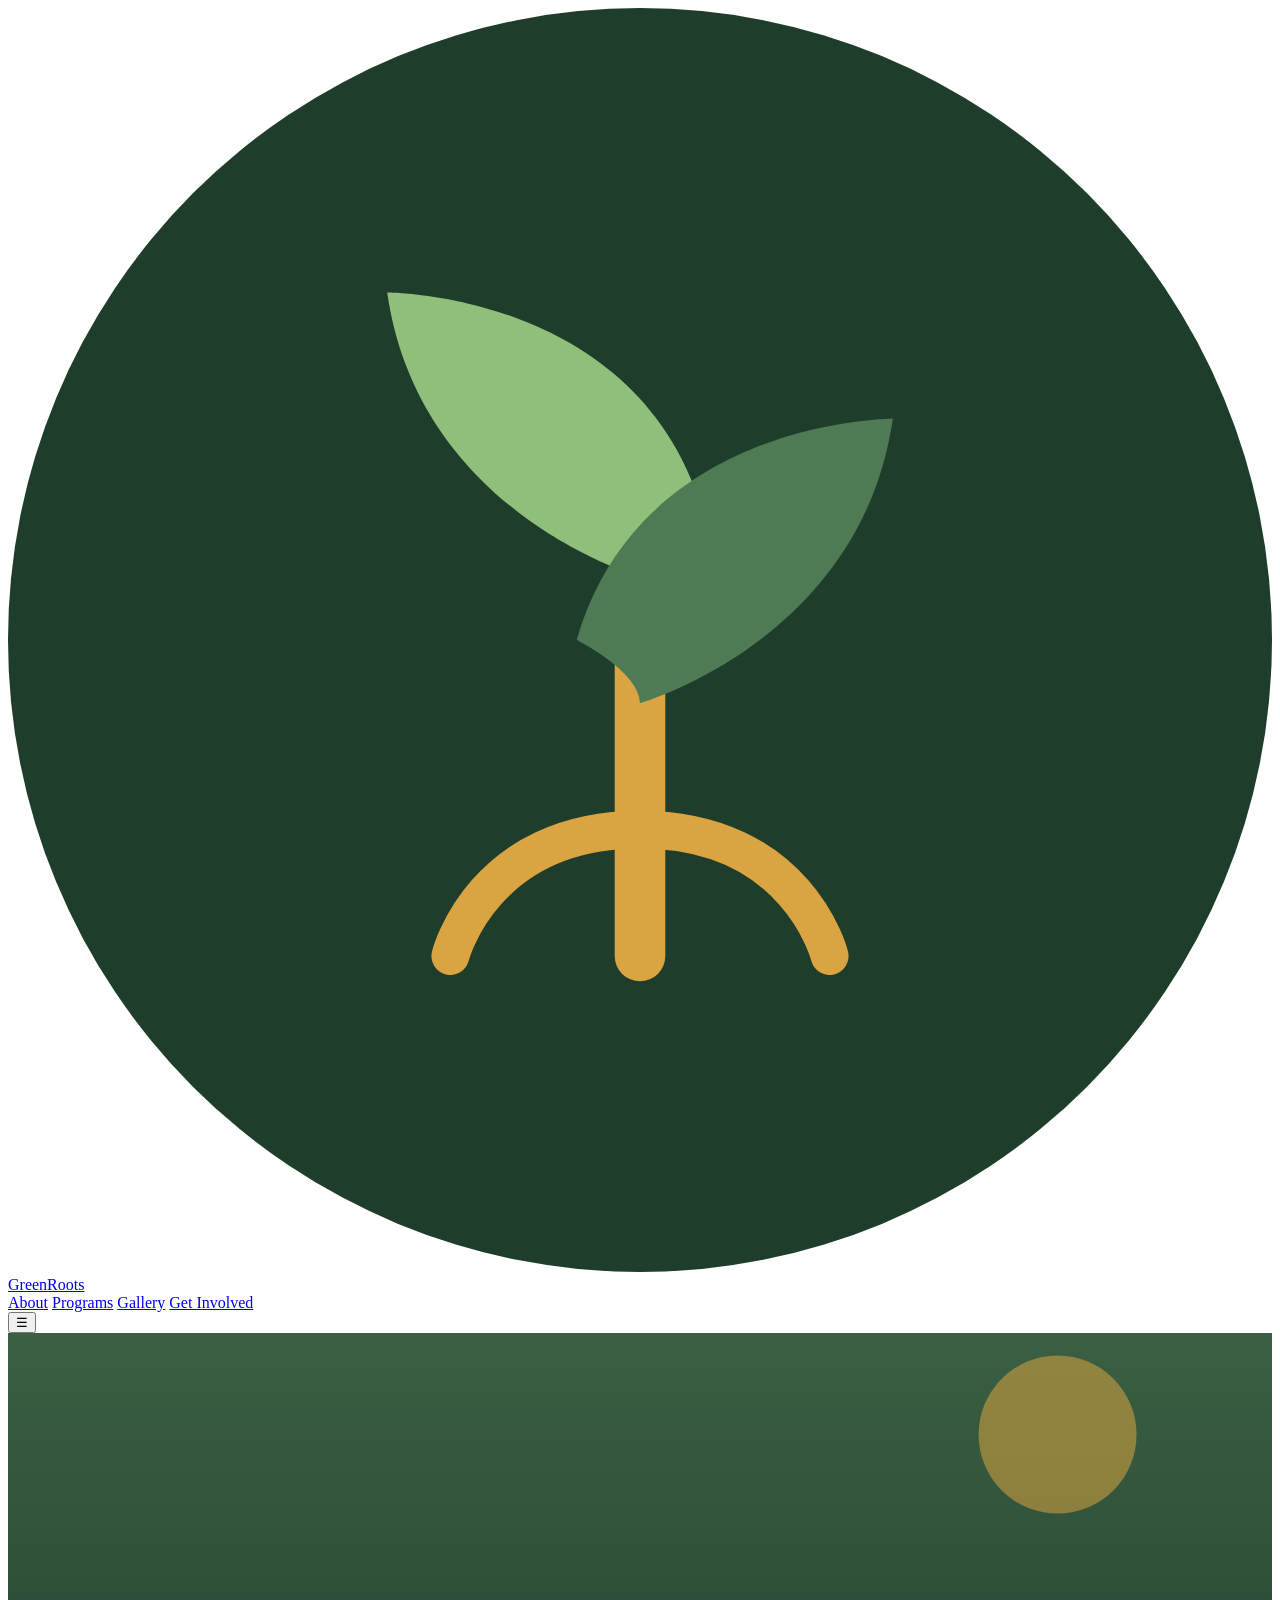
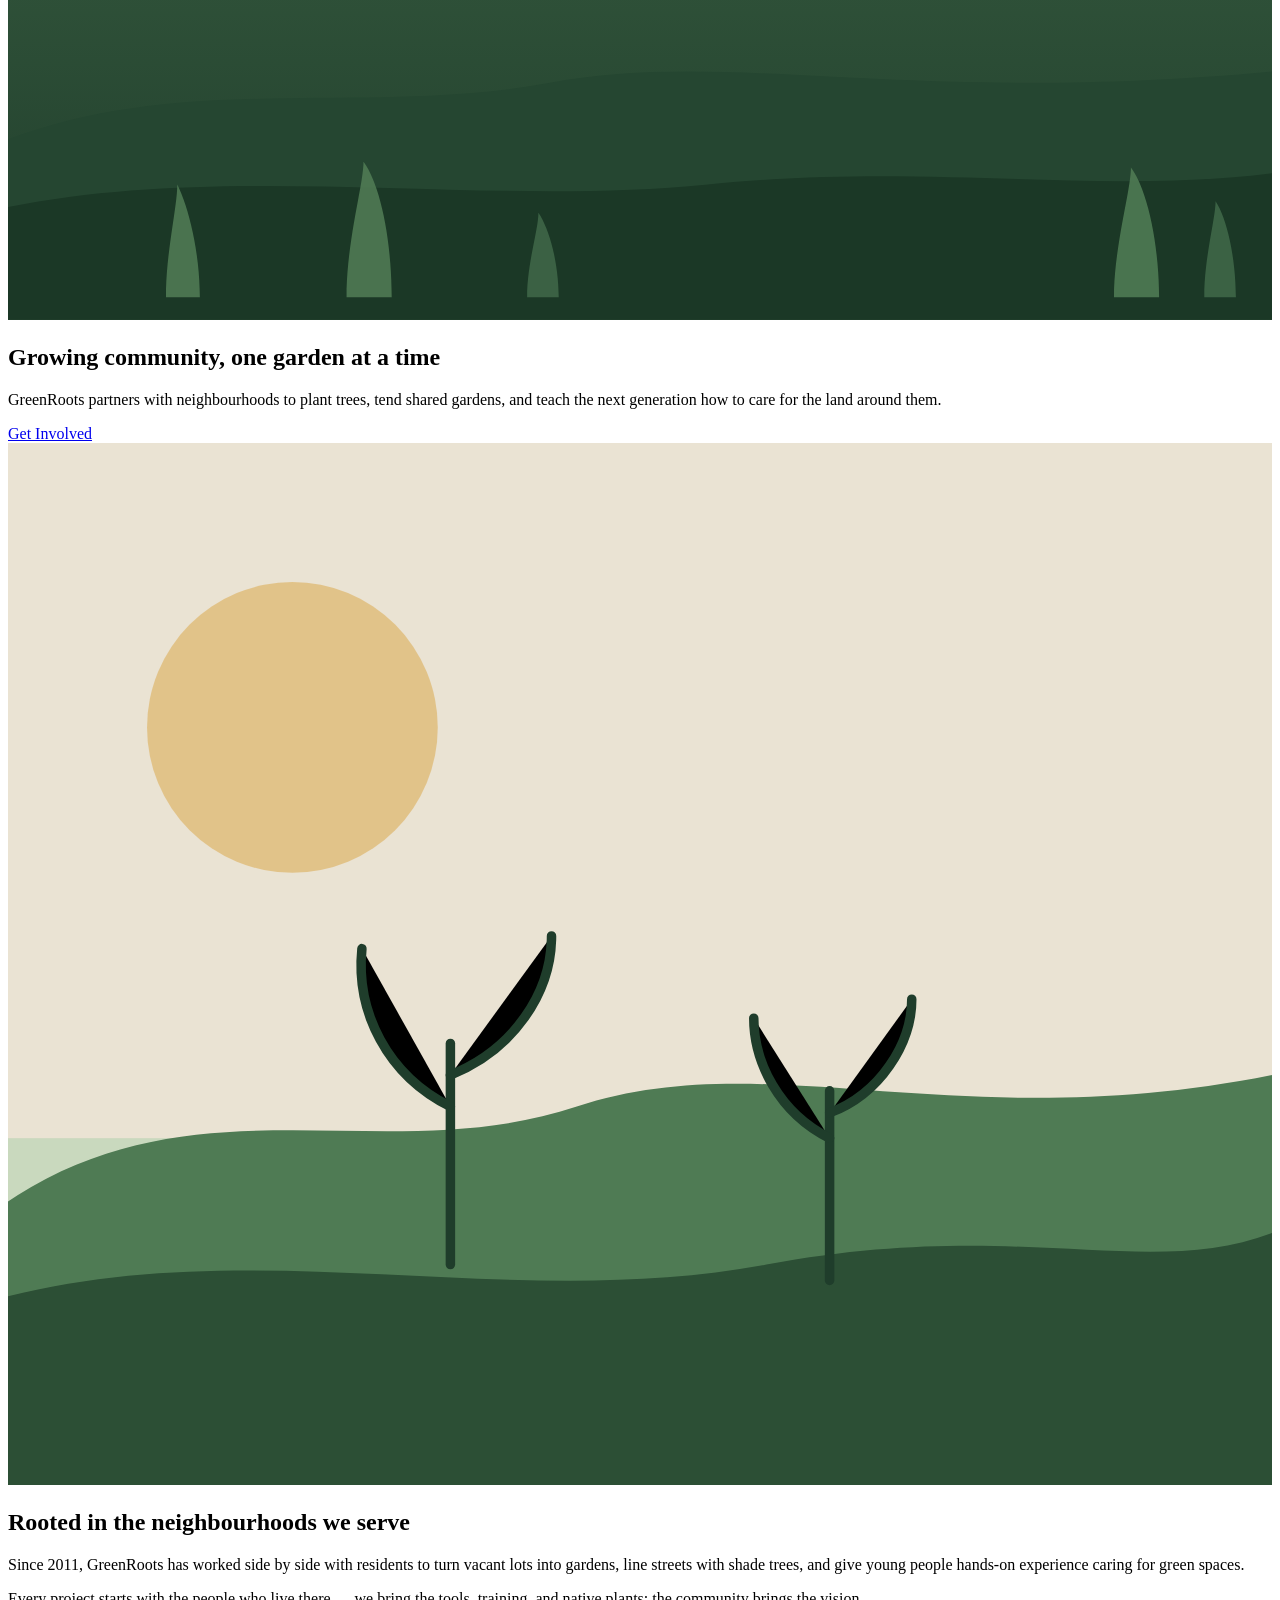
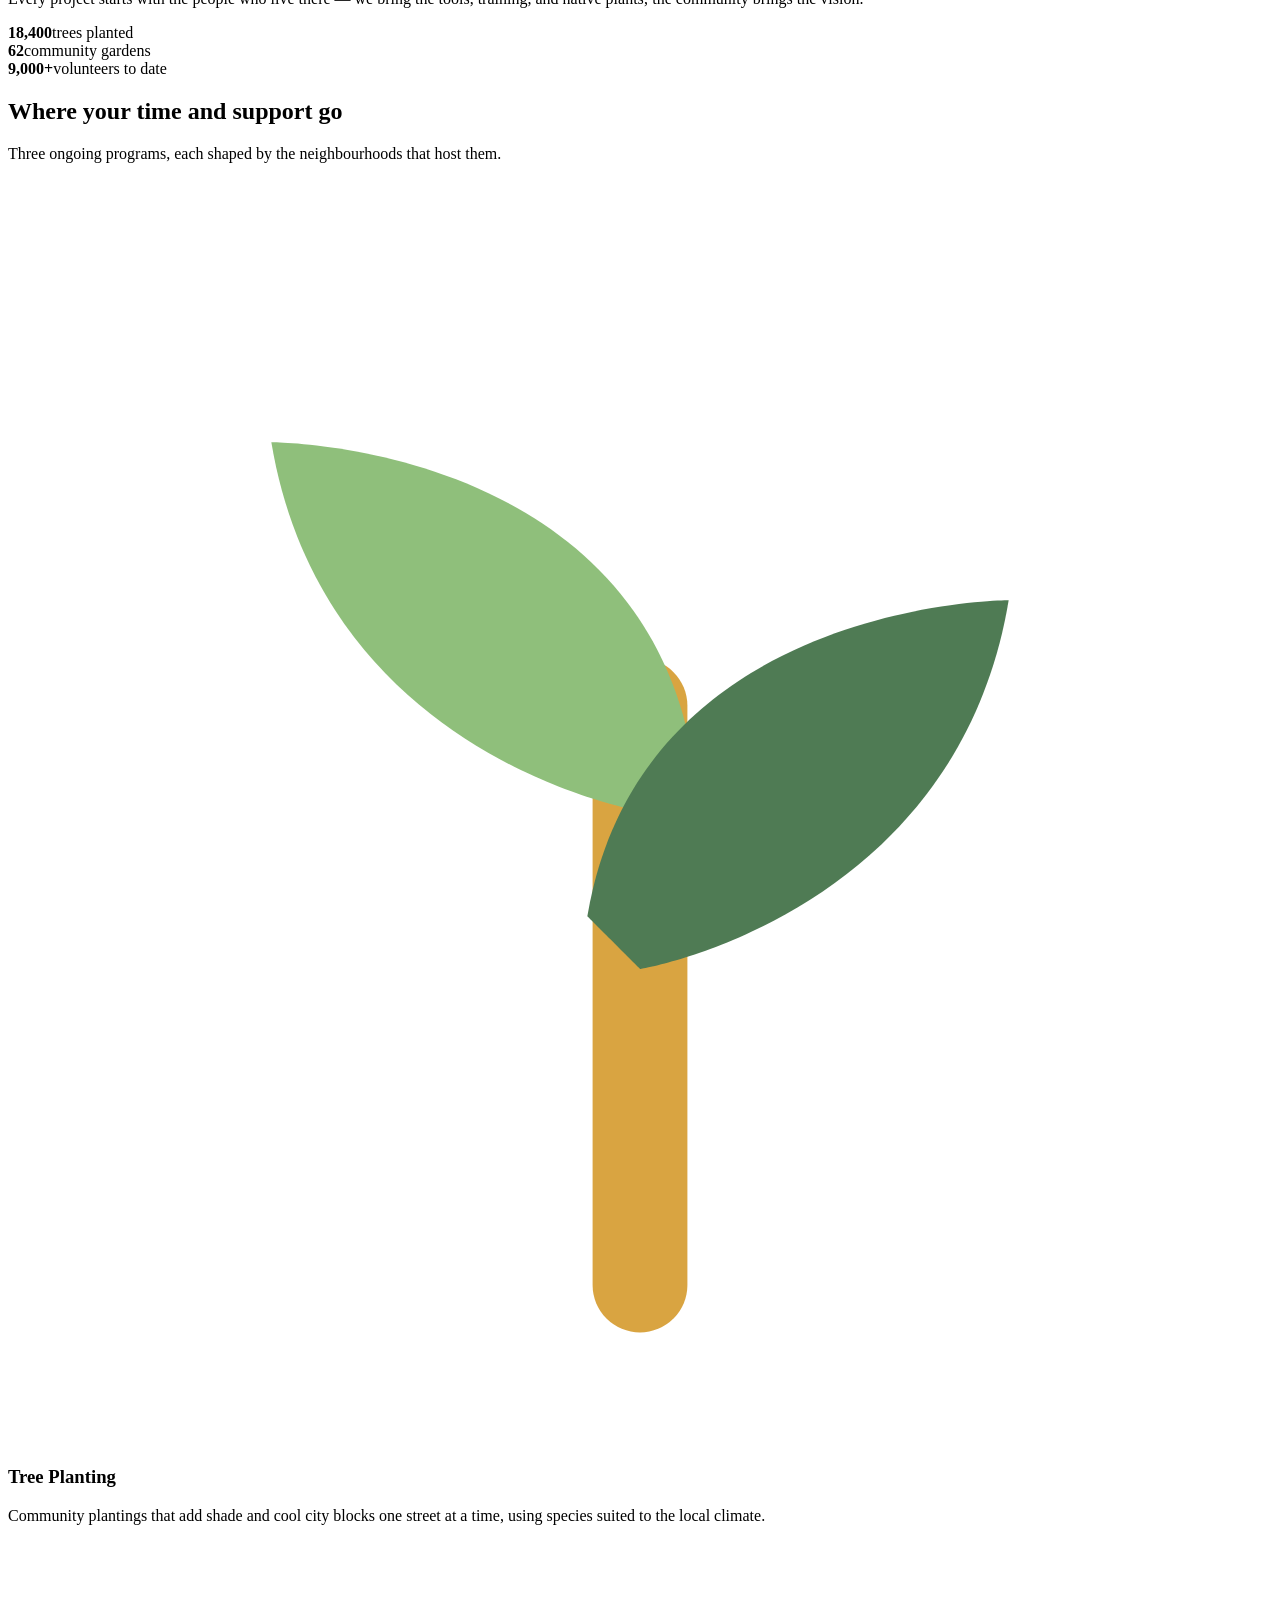
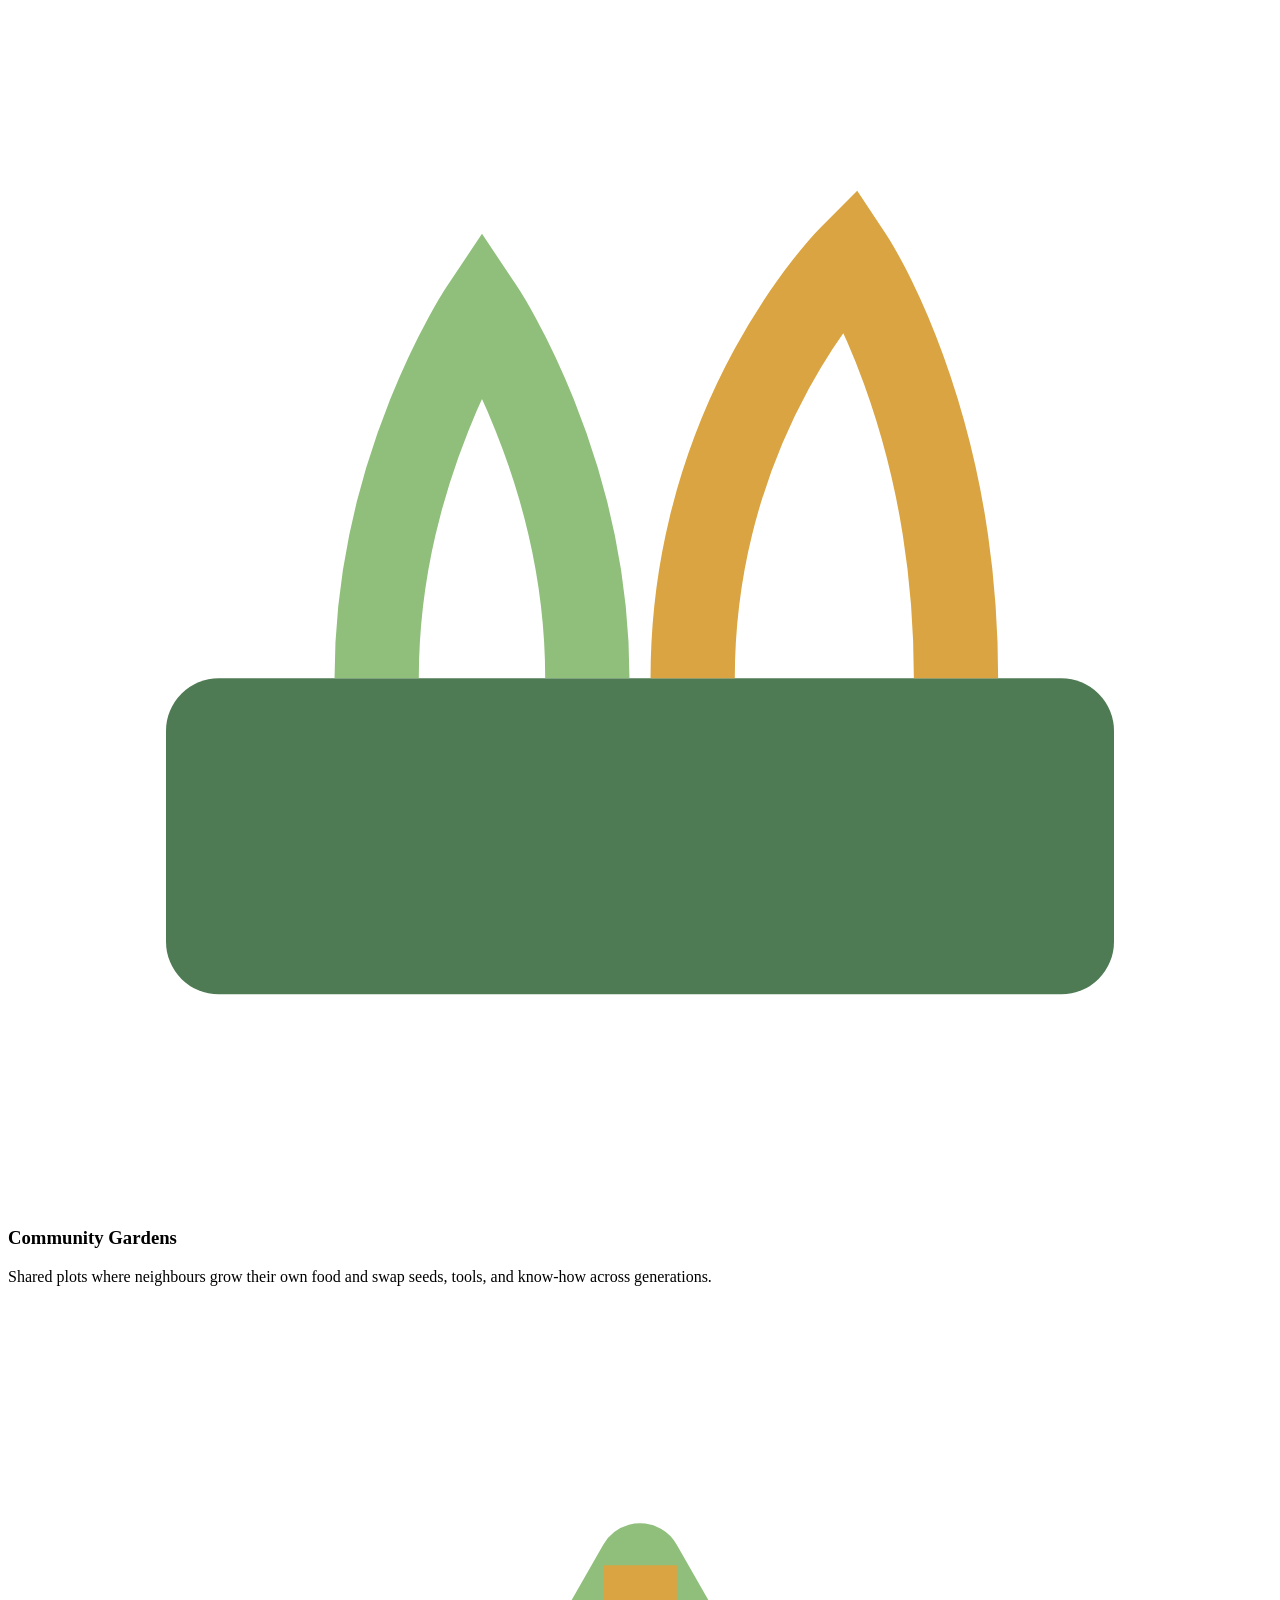
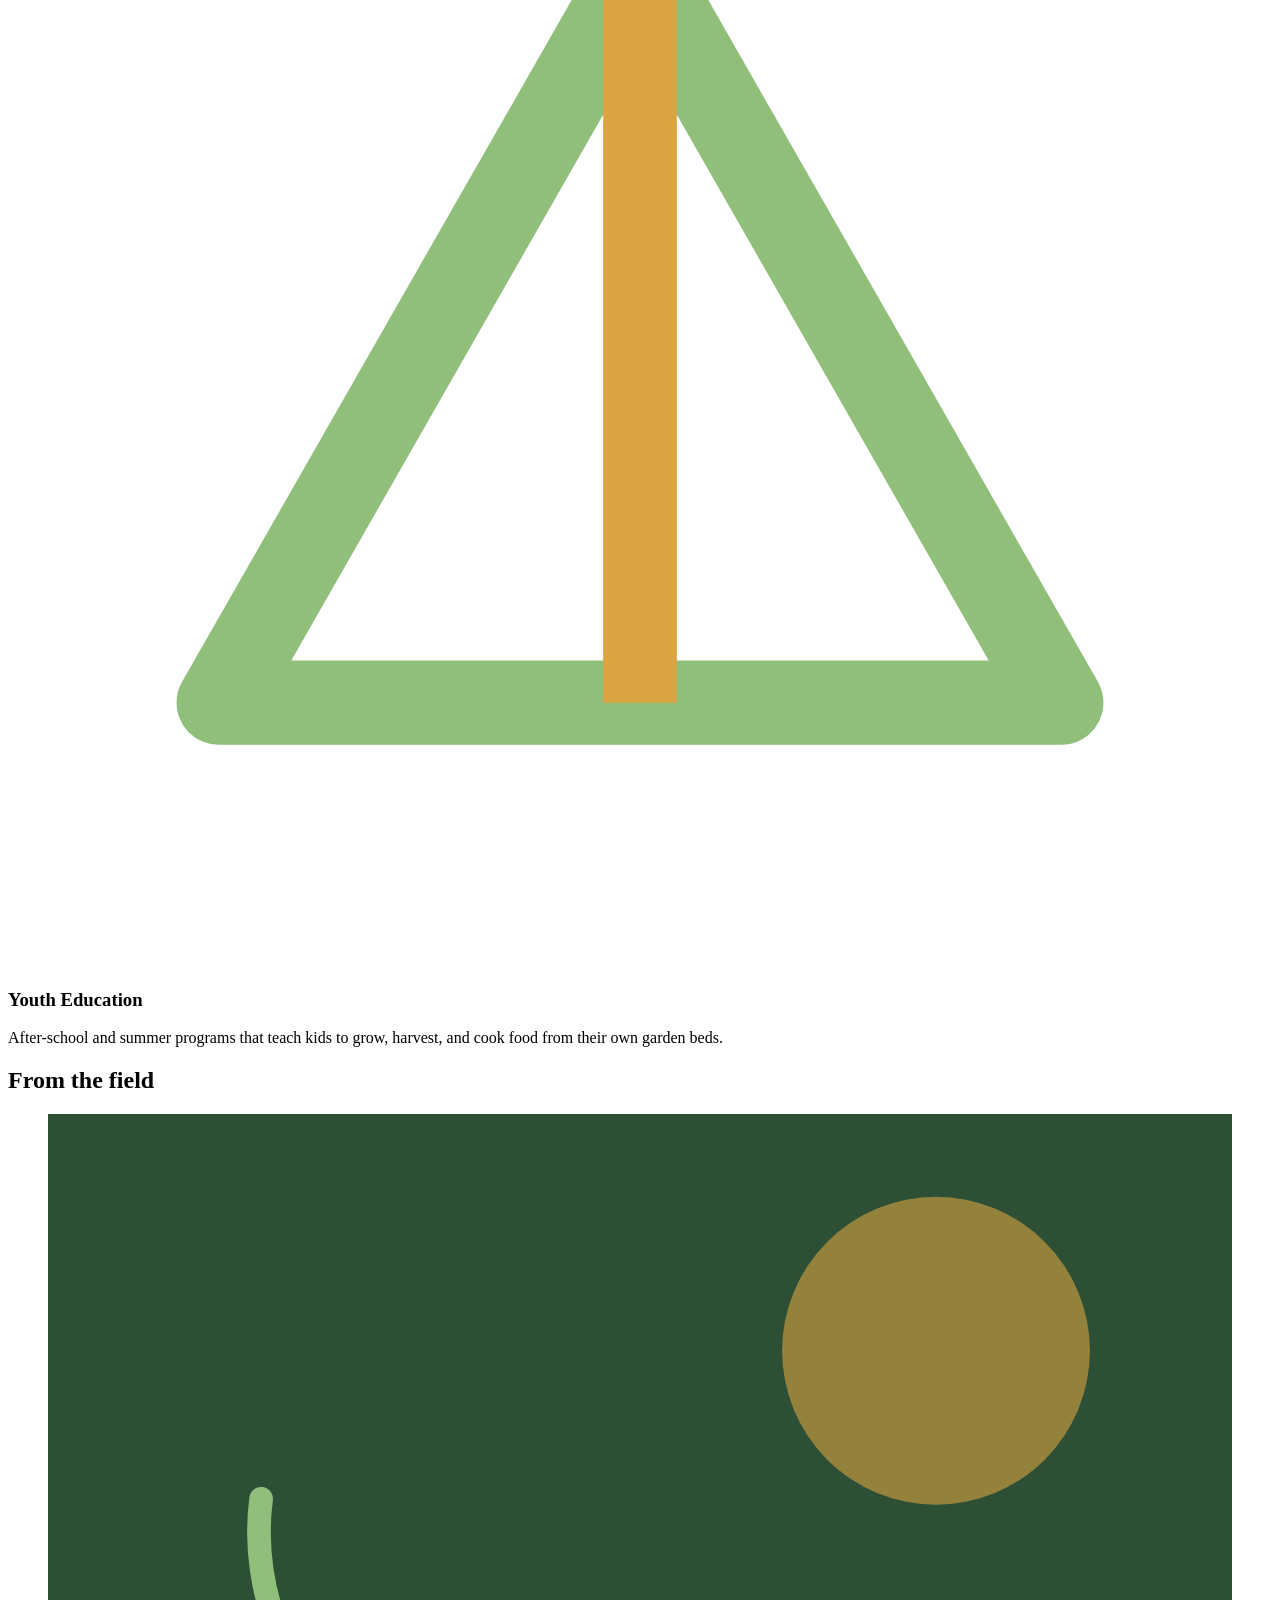
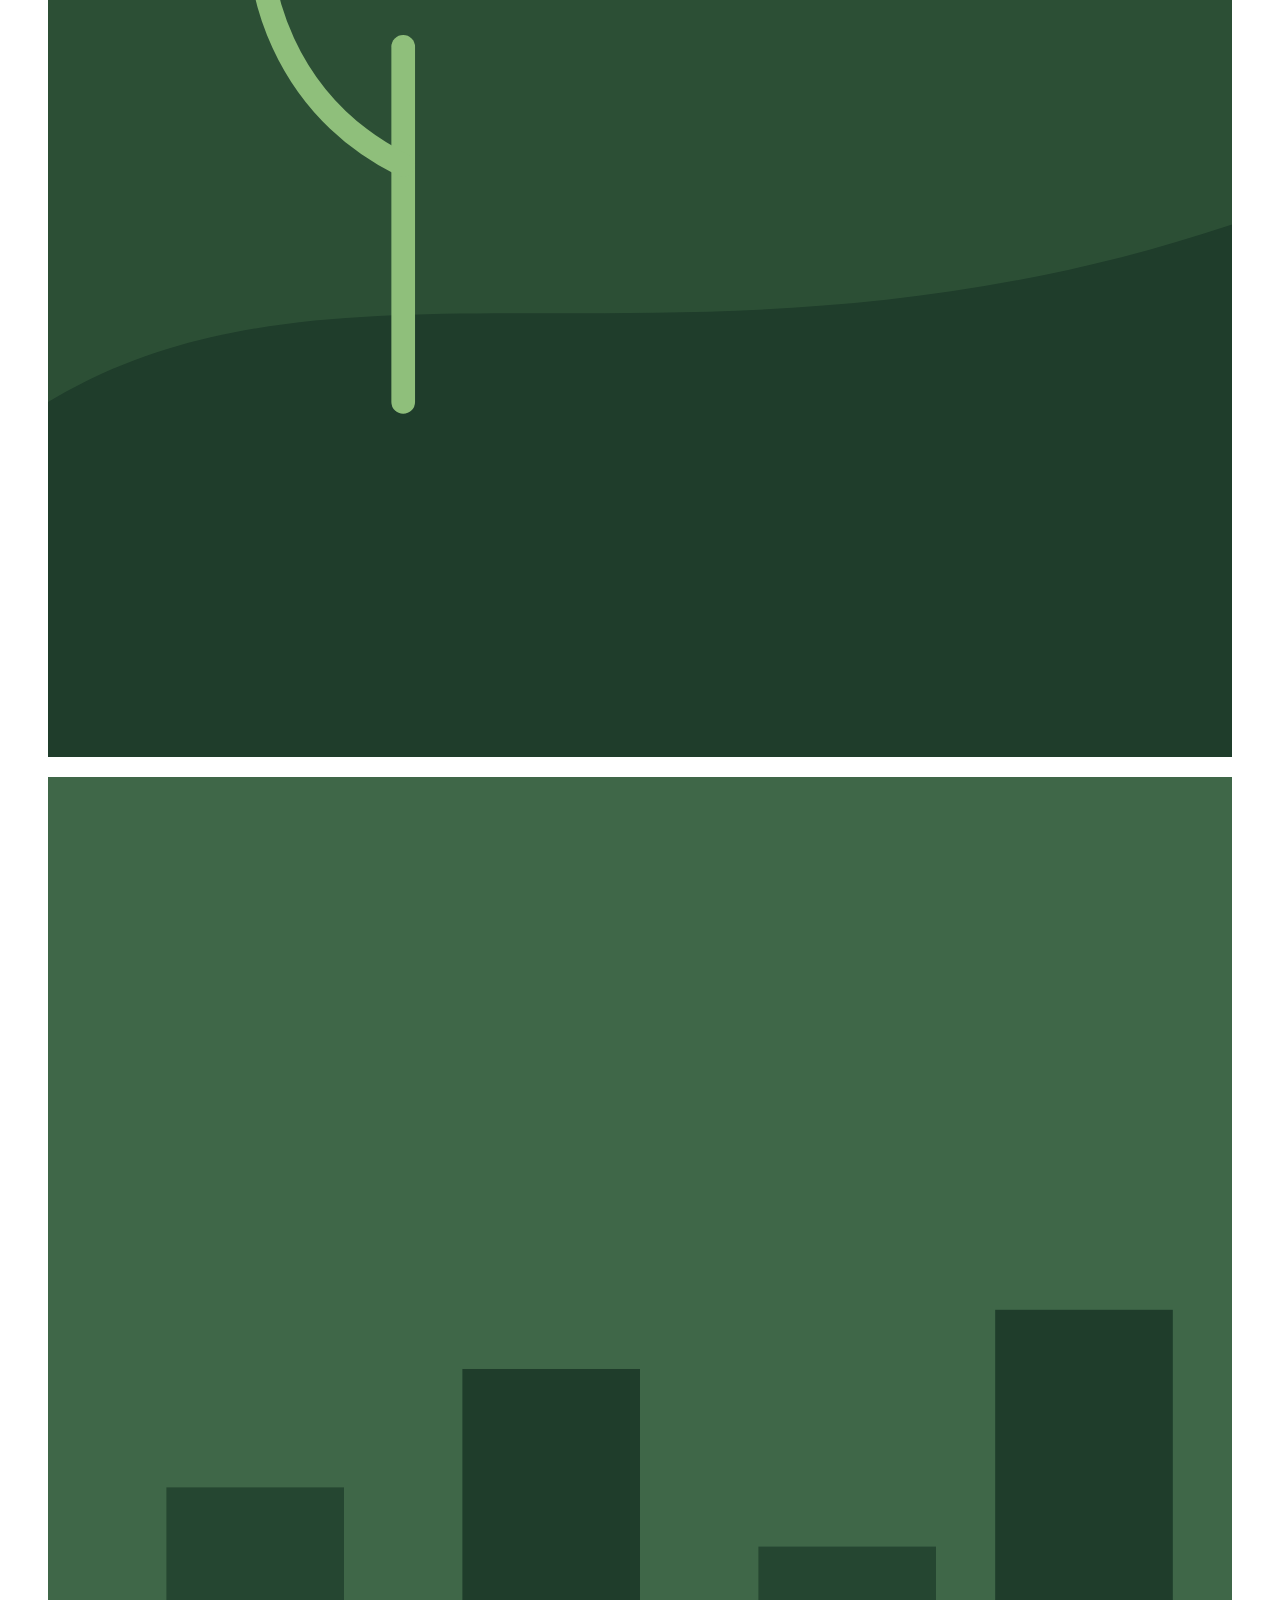
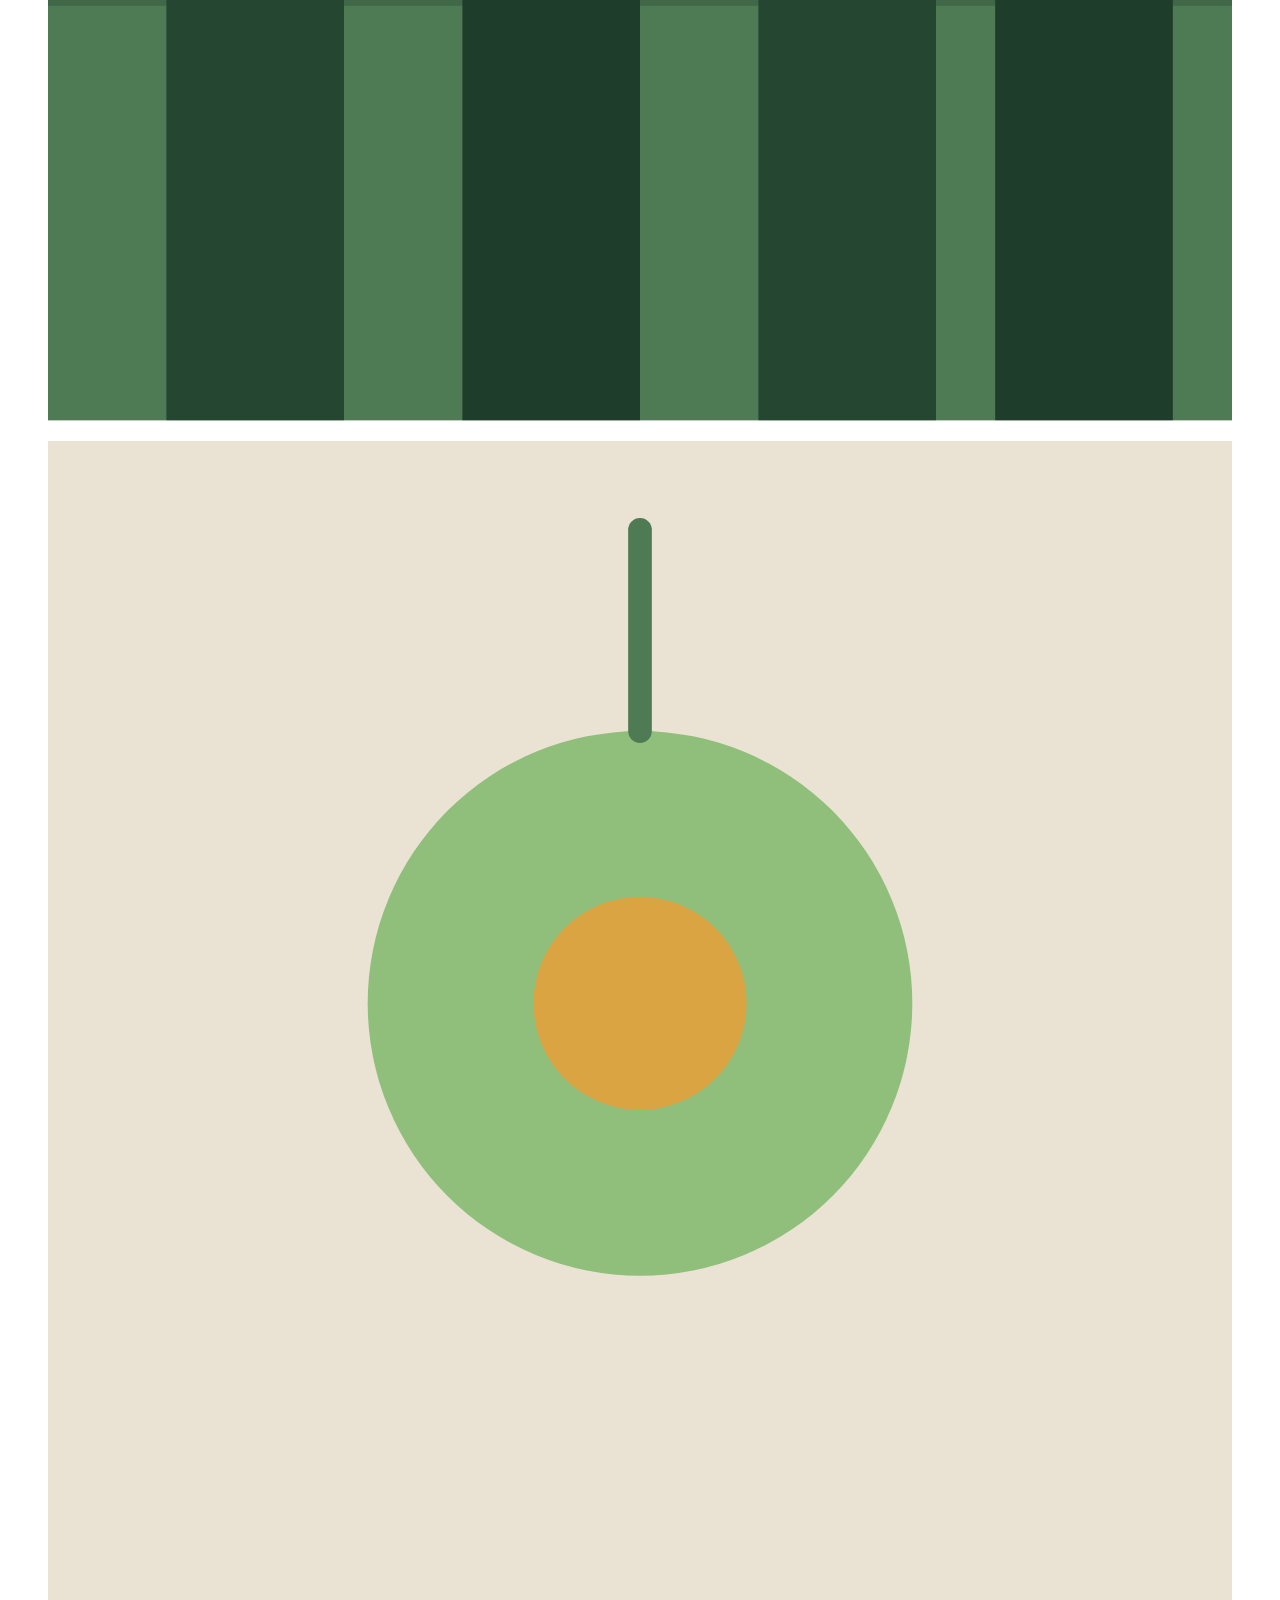
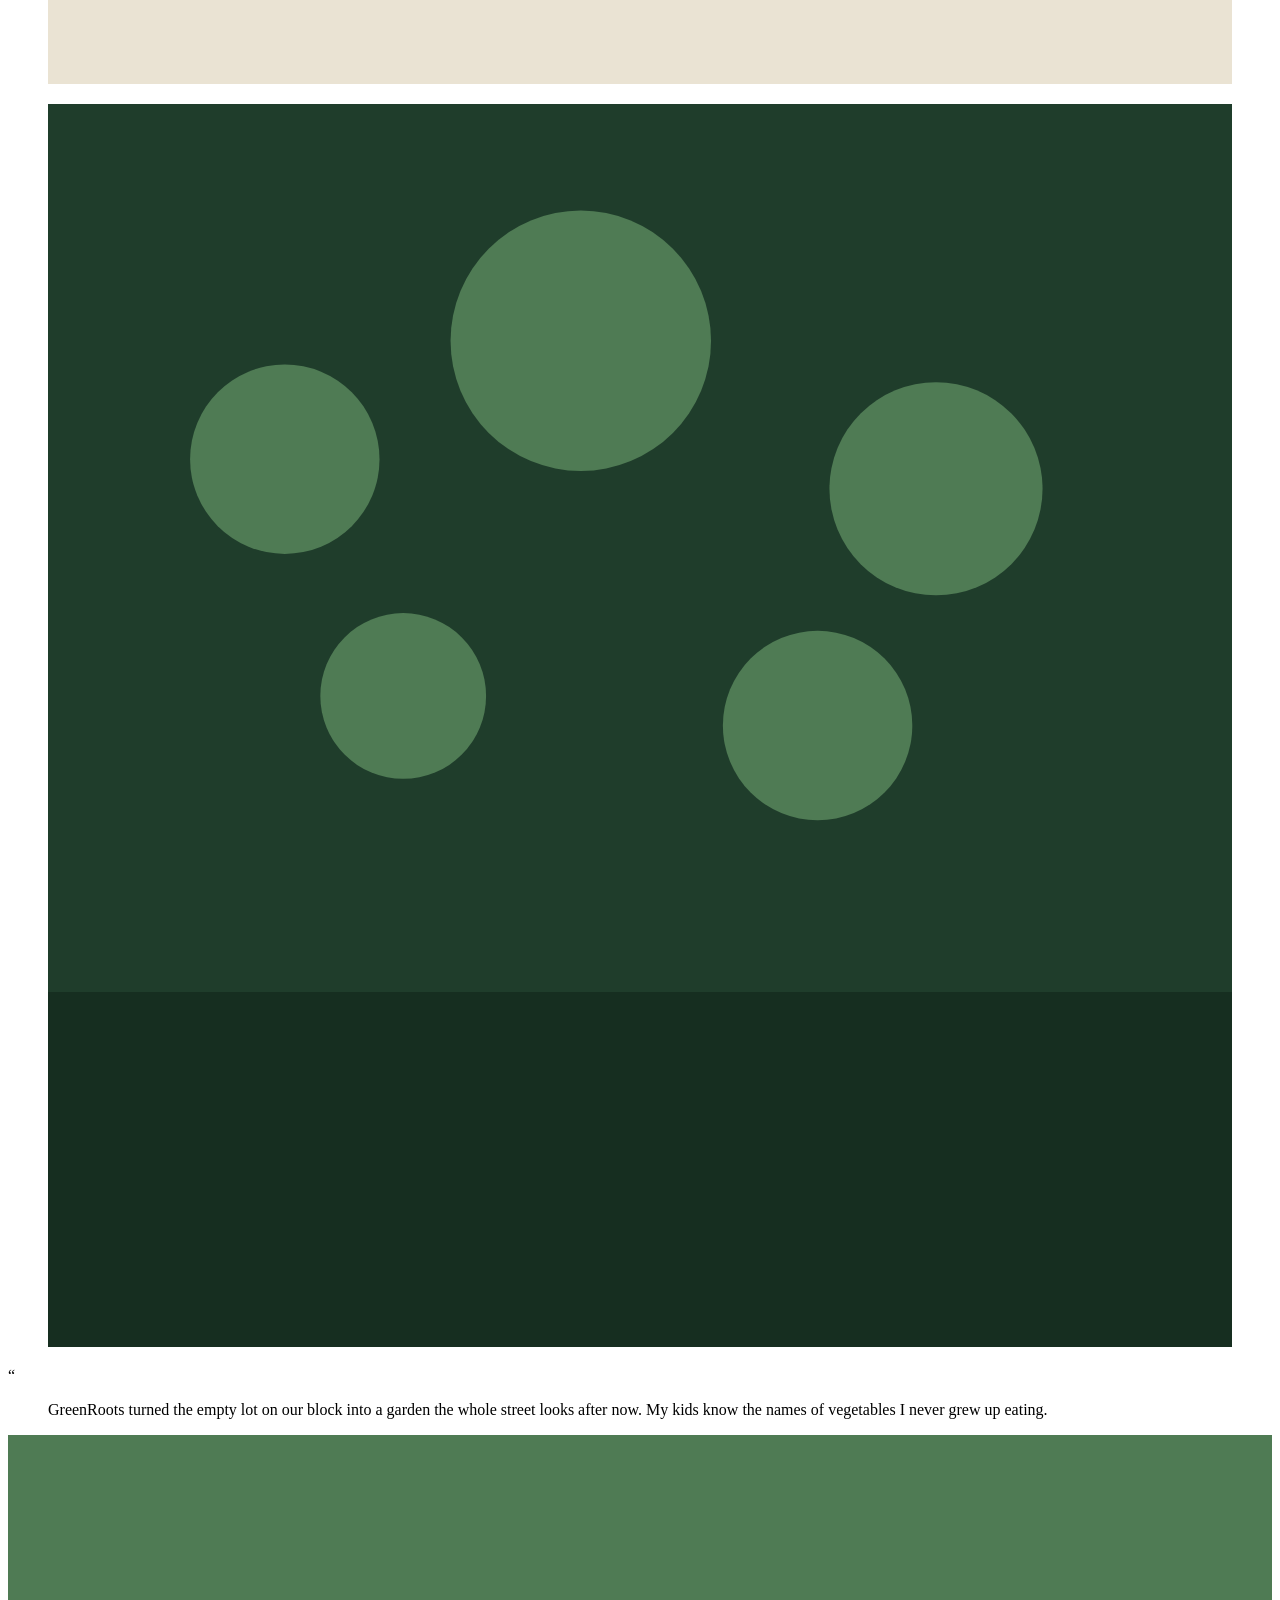
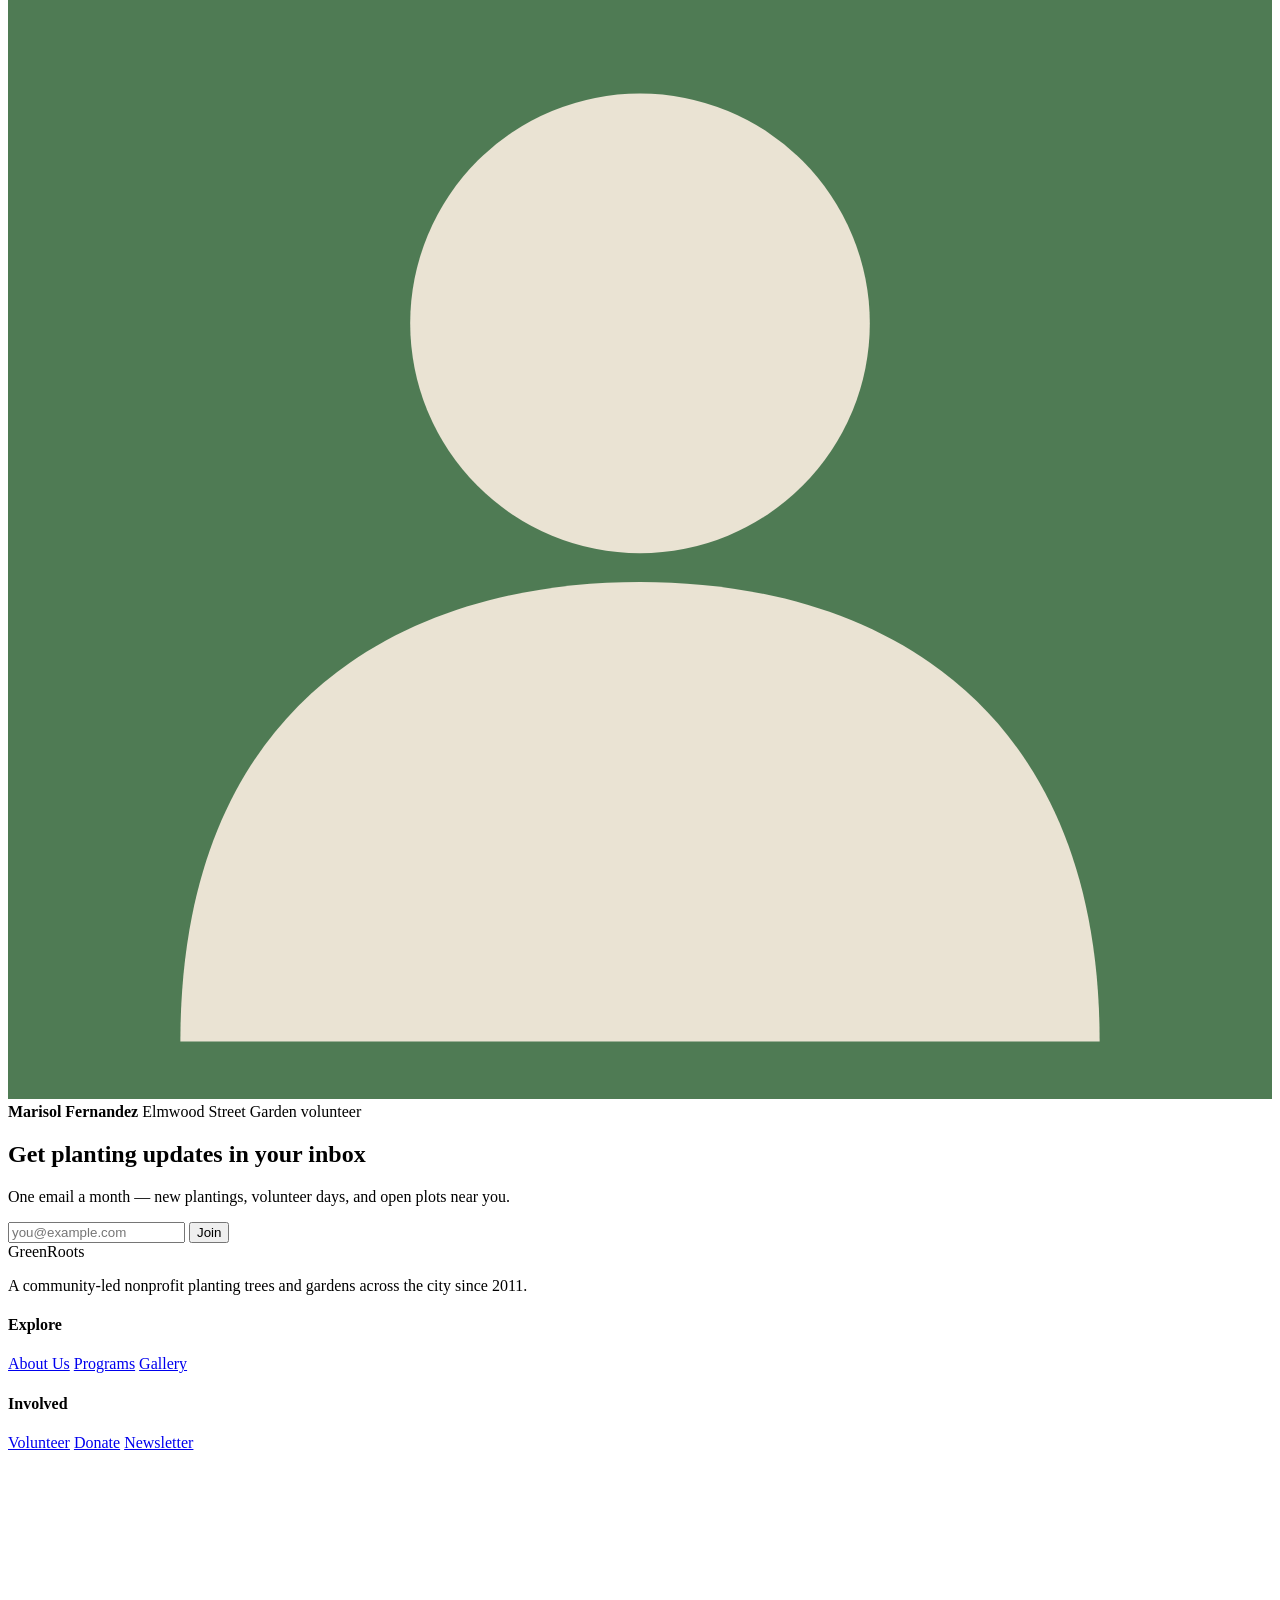
==== index.html @ 1e609c71 "Update and rename greenroots.html to index.html" ====
<!DOCTYPE html>
<html lang="en">
<head>
<meta charset="UTF-8">
<meta name="viewport" content="width=device-width, initial-scale=1.0">
<title>GreenRoots — Growing Community, One Garden at a Time</title>
<link rel="preconnect" href="https://fonts.googleapis.com">
<link rel="preconnect" href="https://fonts.gstatic.com" crossorigin>
<link href="https://fonts.googleapis.com/css2?family=Fraunces:ital,opsz,wght@0,9..144,400;0,9..144,500;0,9..144,600;1,9..144,500&family=Inter:wght@400;500;600;700&display=swap" rel="stylesheet">
<link rel="stylesheet" href="styles.css">
</head>
<body>

<!-- 01 — NAV BAR -->
<header class="nav">
  <div class="nav-inner">
    <a class="logo" href="#top" aria-label="GreenRoots home">
      <svg viewBox="0 0 40 40" fill="none" xmlns="http://www.w3.org/2000/svg">
        <circle cx="20" cy="20" r="20" fill="#1F3D2B"/>
        <path d="M20 30 C20 30 20 20 20 15" stroke="#D9A441" stroke-width="1.6" stroke-linecap="round"/>
        <path d="M20 18 C20 18 13 16 12 9 C12 9 20 9 22 16 C22 16 20 17 20 18Z" fill="#8FBF7B"/>
        <path d="M20 22 C20 22 27 20 28 13 C28 13 20 13 18 20 C18 20 20 21 20 22Z" fill="#4F7B54"/>
        <path d="M14 30 C14 30 15 26 20 26 C25 26 26 30 26 30" stroke="#D9A441" stroke-width="1.2" stroke-linecap="round" fill="none"/>
      </svg>
      <span class="logo-word">Green<span>Roots</span></span>
    </a>
    <nav class="links">
      <a href="#about">About</a>
      <a href="#programs">Programs</a>
      <a href="#gallery">Gallery</a>
      <a href="#newsletter">Get Involved</a>
    </nav>
    <button class="nav-toggle" aria-label="Open menu">☰</button>
  </div>
</header>

<!-- 02 — HERO SECTION -->
<section class="hero" id="top">
  <div class="hero-frame">
    <svg class="scene" viewBox="0 0 1120 520" preserveAspectRatio="xMidYMax slice" xmlns="http://www.w3.org/2000/svg">
      <defs>
        <linearGradient id="skyGrad" x1="0" y1="0" x2="0" y2="1">
          <stop offset="0%" stop-color="#3A5F42"/>
          <stop offset="100%" stop-color="#1F3D2B"/>
        </linearGradient>
      </defs>
      <rect width="1120" height="520" fill="url(#skyGrad)"/>
      <circle cx="930" cy="90" r="70" fill="#D9A441" opacity="0.55"/>
      <path d="M0 360 C 160 300, 320 340, 480 310 C 640 280, 800 330, 1120 300 L1120 520 L0 520 Z" fill="#254631"/>
      <path d="M0 420 C 200 380, 420 420, 620 400 C 820 380, 960 410, 1120 390 L1120 520 L0 520 Z" fill="#1B3826"/>
      <g opacity="0.9">
        <path d="M140 500 C140 460 150 420 150 400 C160 420 170 460 170 500Z" fill="#4F7B54"/>
        <path d="M300 500 C300 450 315 400 315 380 C330 400 340 450 340 500Z" fill="#4F7B54"/>
        <path d="M460 500 C460 470 470 440 470 425 C480 440 488 470 488 500Z" fill="#3F6748"/>
        <path d="M980 500 C980 455 995 405 995 385 C1010 405 1020 455 1020 500Z" fill="#4F7B54"/>
        <path d="M1060 500 C1060 465 1070 430 1070 415 C1080 430 1088 465 1088 500Z" fill="#3F6748"/>
      </g>
    </svg>
    <div class="hero-overlay">
      <h1>Growing community, one garden at a time</h1>
      <p>GreenRoots partners with neighbourhoods to plant trees, tend shared gardens, and teach the next generation how to care for the land around them.</p>
      <a class="btn hero-cta" href="#newsletter">Get Involved</a>
    </div>
  </div>
</section>

<!-- 03 — ABOUT US -->
<section class="about" id="about">
  <div class="about-grid">
    <div class="about-media">
      <svg viewBox="0 0 400 330" xmlns="http://www.w3.org/2000/svg">
        <rect width="400" height="330" fill="#EAE3D3"/>
        <rect x="0" y="220" width="400" height="110" fill="#C9D9BE"/>
        <circle cx="90" cy="90" r="46" fill="#D9A441" opacity="0.5"/>
        <path d="M0 240 C60 200 120 230 180 210 C240 190 300 220 400 200 L400 330 L0 330Z" fill="#4F7B54"/>
        <path d="M0 270 C80 250 160 275 240 260 C320 245 360 265 400 250 L400 330 L0 330Z" fill="#2C4F35"/>
        <g stroke="#1F3D2B" stroke-width="3" stroke-linecap="round">
          <path d="M140 260 L140 190"/>
          <path d="M140 210 C120 200 110 180 112 160"/>
          <path d="M140 200 C160 192 172 174 172 156"/>
        </g>
        <g stroke="#1F3D2B" stroke-width="3" stroke-linecap="round">
          <path d="M260 265 L260 205"/>
          <path d="M260 220 C244 212 236 196 236 182"/>
          <path d="M260 212 C276 206 286 190 286 176"/>
        </g>
      </svg>
    </div>
    <div class="about-copy">
      <h2>Rooted in the neighbourhoods we serve</h2>
      <p>Since 2011, GreenRoots has worked side by side with residents to turn vacant lots into gardens, line streets with shade trees, and give young people hands-on experience caring for green spaces.</p>
      <p>Every project starts with the people who live there — we bring the tools, training, and native plants; the community brings the vision.</p>
      <div class="about-stats">
        <div class="stat"><b>18,400</b><span>trees planted</span></div>
        <div class="stat"><b>62</b><span>community gardens</span></div>
        <div class="stat"><b>9,000+</b><span>volunteers to date</span></div>
      </div>
    </div>
  </div>
</section>

<!-- 04 — PROGRAMS / SERVICES CARDS -->
<section class="programs" id="programs">
  <div class="programs-inner">
    <h2>Where your time and support go</h2>
    <p class="programs-sub">Three ongoing programs, each shaped by the neighbourhoods that host them.</p>
    <div class="cards">
      <div class="card">
        <div class="icon">
          <svg viewBox="0 0 24 24" fill="none" xmlns="http://www.w3.org/2000/svg">
            <path d="M12 21V10" stroke="#D9A441" stroke-width="1.8" stroke-linecap="round"/>
            <path d="M12 12C12 12 6 11 5 5C5 5 12 5 13 11C13 11 12 12 12 12Z" fill="#8FBF7B"/>
            <path d="M12 15C12 15 18 14 19 8C19 8 12 8 11 14C11 14 12 15 12 15Z" fill="#4F7B54"/>
          </svg>
        </div>
        <h3>Tree Planting</h3>
        <p>Community plantings that add shade and cool city blocks one street at a time, using species suited to the local climate.</p>
      </div>
      <div class="card">
        <div class="icon">
          <svg viewBox="0 0 24 24" fill="none" xmlns="http://www.w3.org/2000/svg">
            <rect x="3" y="14" width="18" height="6" rx="1" fill="#4F7B54"/>
            <path d="M7 14 C7 10 9 7 9 7 C9 7 11 10 11 14" stroke="#8FBF7B" stroke-width="1.6" fill="none"/>
            <path d="M13 14 C13 9 16 6 16 6 C16 6 18 9 18 14" stroke="#D9A441" stroke-width="1.6" fill="none"/>
          </svg>
        </div>
        <h3>Community Gardens</h3>
        <p>Shared plots where neighbours grow their own food and swap seeds, tools, and know-how across generations.</p>
      </div>
      <div class="card">
        <div class="icon">
          <svg viewBox="0 0 24 24" fill="none" xmlns="http://www.w3.org/2000/svg">
            <path d="M4 19 L12 5 L20 19 Z" stroke="#8FBF7B" stroke-width="1.6" fill="none" stroke-linejoin="round"/>
            <path d="M12 5 L12 19" stroke="#D9A441" stroke-width="1.4"/>
          </svg>
        </div>
        <h3>Youth Education</h3>
        <p>After-school and summer programs that teach kids to grow, harvest, and cook food from their own garden beds.</p>
      </div>
    </div>
  </div>
</section>

<!-- 05 — GALLERY STRIP -->
<section class="gallery" id="gallery">
  <h2>From the field</h2>
  <div class="gallery-strip">
    <figure>
      <svg viewBox="0 0 200 210" preserveAspectRatio="xMidYMid slice" xmlns="http://www.w3.org/2000/svg">
        <rect width="200" height="210" fill="#2C4F35"/>
        <circle cx="150" cy="40" r="26" fill="#D9A441" opacity="0.6"/>
        <path d="M0 150 C50 120 110 150 200 120 L200 210 L0 210Z" fill="#1F3D2B"/>
        <path d="M60 150 L60 90" stroke="#8FBF7B" stroke-width="4" stroke-linecap="round"/>
        <path d="M60 110 C40 100 34 80 36 65" stroke="#8FBF7B" stroke-width="4" fill="none" stroke-linecap="round"/>
      </svg>
    </figure>
    <figure>
      <svg viewBox="0 0 200 210" preserveAspectRatio="xMidYMid slice" xmlns="http://www.w3.org/2000/svg">
        <rect width="200" height="210" fill="#3F6748"/>
        <rect x="0" y="140" width="200" height="70" fill="#4F7B54"/>
        <rect x="20" y="120" width="30" height="90" fill="#254631"/>
        <rect x="70" y="100" width="30" height="110" fill="#1F3D2B"/>
        <rect x="120" y="130" width="30" height="80" fill="#254631"/>
        <rect x="160" y="90" width="30" height="120" fill="#1F3D2B"/>
      </svg>
    </figure>
    <figure>
      <svg viewBox="0 0 200 210" preserveAspectRatio="xMidYMid slice" xmlns="http://www.w3.org/2000/svg">
        <rect width="200" height="210" fill="#EAE3D3"/>
        <circle cx="100" cy="95" r="46" fill="#8FBF7B"/>
        <circle cx="100" cy="95" r="18" fill="#D9A441"/>
        <path d="M100 49 L100 15" stroke="#4F7B54" stroke-width="4" stroke-linecap="round"/>
      </svg>
    </figure>
    <figure>
      <svg viewBox="0 0 200 210" preserveAspectRatio="xMidYMid slice" xmlns="http://www.w3.org/2000/svg">
        <rect width="200" height="210" fill="#1F3D2B"/>
        <g fill="#4F7B54">
          <circle cx="40" cy="60" r="16"/>
          <circle cx="90" cy="40" r="22"/>
          <circle cx="150" cy="65" r="18"/>
          <circle cx="60" cy="100" r="14"/>
          <circle cx="130" cy="105" r="16"/>
        </g>
        <rect x="0" y="150" width="200" height="60" fill="#162E20"/>
      </svg>
    </figure>
  </div>
</section>

<!-- 06 — TESTIMONIAL -->
<section class="testimonial">
  <div class="testimonial-inner">
    <span class="quote-mark">“</span>
    <blockquote>GreenRoots turned the empty lot on our block into a garden the whole street looks after now. My kids know the names of vegetables I never grew up eating.</blockquote>
    <div class="testimonial-person">
      <div class="avatar">
        <svg viewBox="0 0 44 44" xmlns="http://www.w3.org/2000/svg">
          <rect width="44" height="44" fill="#4F7B54"/>
          <circle cx="22" cy="17" r="8" fill="#EAE3D3"/>
          <path d="M6 42 C6 30 14 26 22 26 C30 26 38 30 38 42Z" fill="#EAE3D3"/>
        </svg>
      </div>
      <div>
        <b>Marisol Fernandez</b>
        <span>Elmwood Street Garden volunteer</span>
      </div>
    </div>
  </div>
</section>

<!-- 07 — NEWSLETTER CTA -->
<section class="newsletter" id="newsletter">
  <div class="newsletter-inner">
    <h2>Get planting updates in your inbox</h2>
    <p>One email a month — new plantings, volunteer days, and open plots near you.</p>
    <form class="newsletter-form" onsubmit="event.preventDefault(); this.querySelector('button').textContent='Joined!';">
      <input type="email" placeholder="you@example.com" required aria-label="Email address">
      <button type="submit">Join</button>
    </form>
  </div>
</section>

<!-- 08 — FOOTER -->
<footer>
  <div class="footer-inner">
    <div class="footer-brand">
      <span class="logo-word">Green<span>Roots</span></span>
      <p>A community-led nonprofit planting trees and gardens across the city since 2011.</p>
    </div>
    <div class="footer-col">
      <h4>Explore</h4>
      <a href="#about">About Us</a>
      <a href="#programs">Programs</a>
      <a href="#gallery">Gallery</a>
    </div>
    <div class="footer-col">
      <h4>Involved</h4>
      <a href="#newsletter">Volunteer</a>
      <a href="#newsletter">Donate</a>
      <a href="#newsletter">Newsletter</a>
    </div>
    <div class="socials">
      <a href="#" aria-label="Instagram"><svg viewBox="0 0 24 24" fill="none"><rect x="3" y="3" width="18" height="18" rx="5" stroke-width="1.6"/><circle cx="12" cy="12" r="4" stroke-width="1.6"/><circle cx="17.2" cy="6.8" r="1"/></svg></a>
      <a href="#" aria-label="Facebook"><svg viewBox="0 0 24 24" fill="none"><path d="M14 8h2V5h-2c-2 0-3 1-3 3v2H9v3h2v6h3v-6h2l1-3h-3V8c0-.5.3-1 1-1Z" stroke-width="1.2"/></svg></a>
      <a href="#" aria-label="X"><svg viewBox="0 0 24 24" fill="none"><path d="M5 5 L19 19 M19 5 L5 19" stroke-width="1.6" stroke-linecap="round"/></svg></a>
    </div>
  </div>
  <div class="footer-bottom">
    <span>© 2026 GreenRoots. All rights reserved.</span>
    <span>Made with care, one neighbourhood at a time.</span>
  </div>
</footer>

</body>
</html>
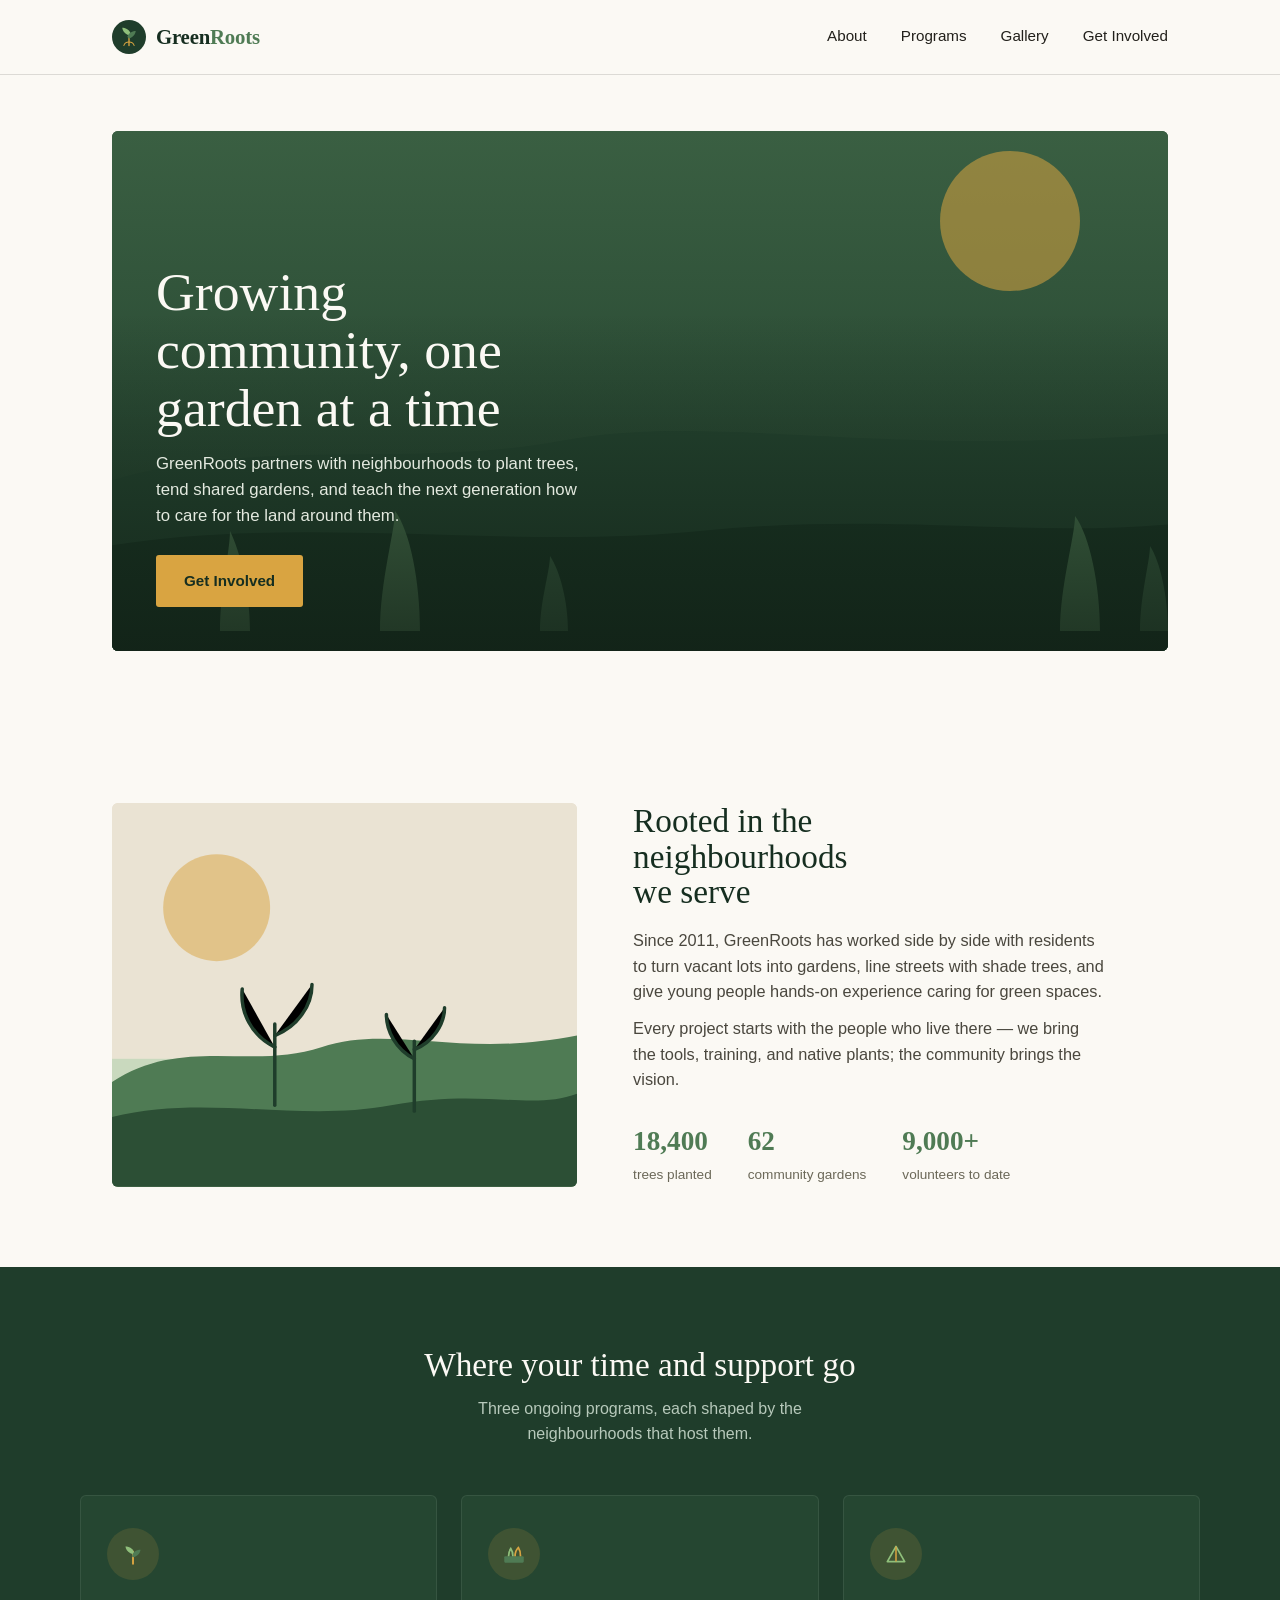
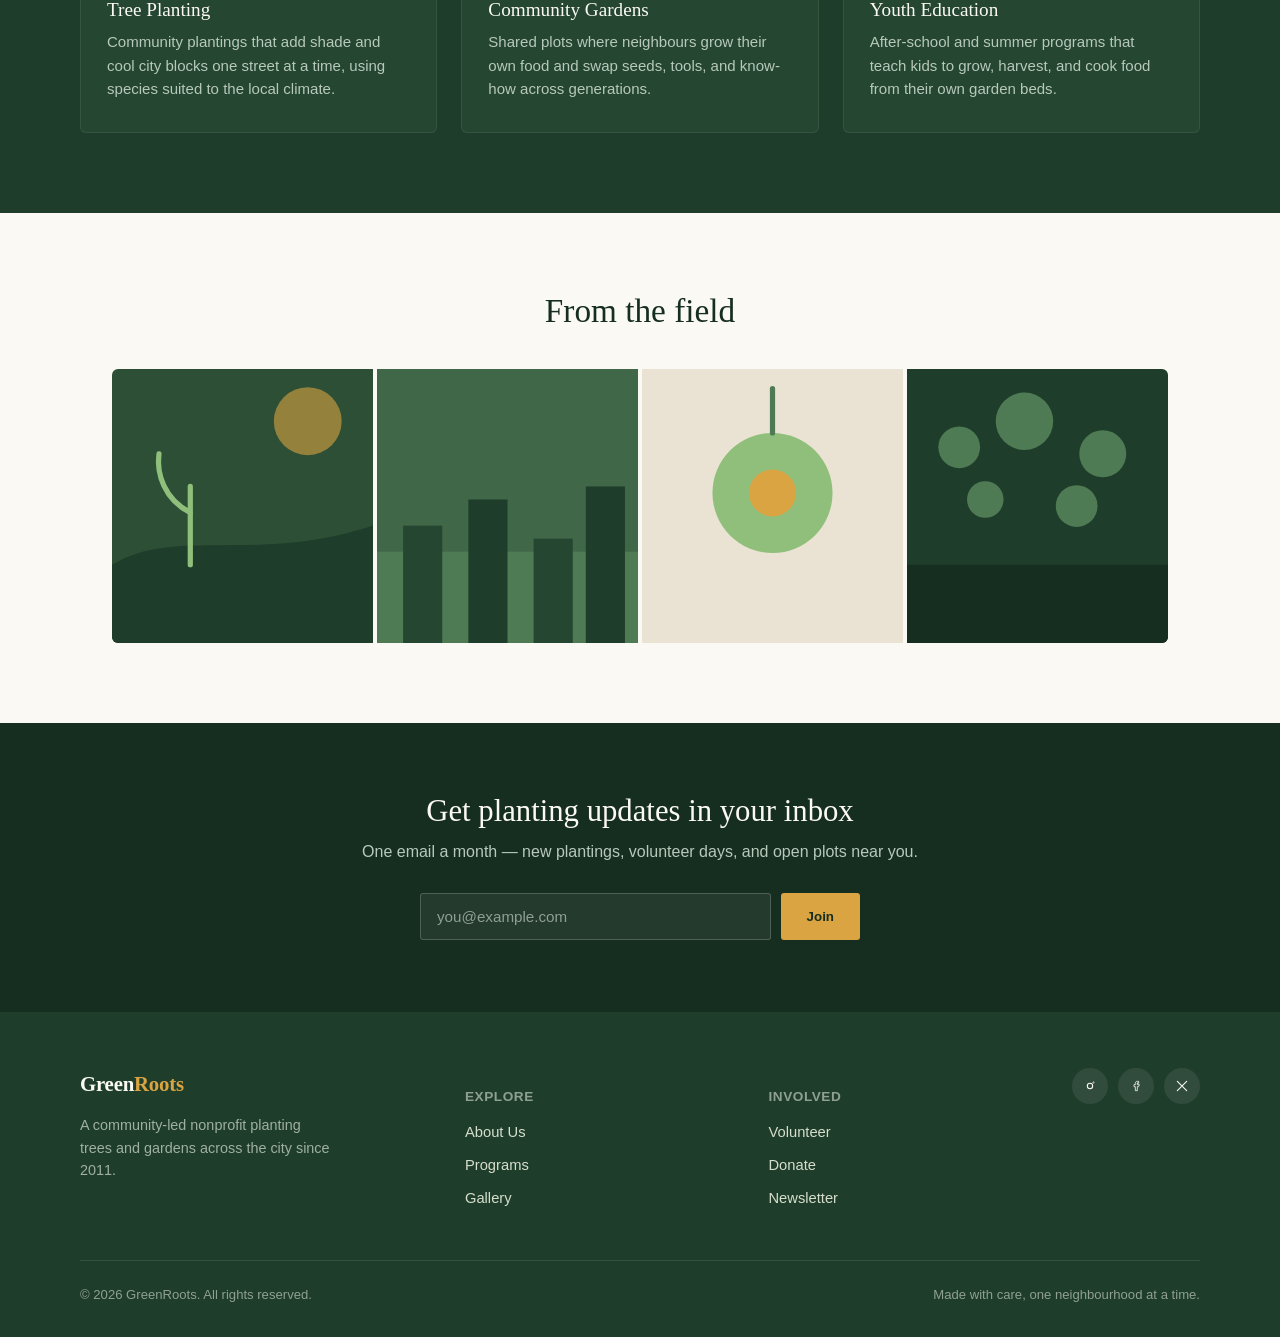
==== commit 45e49584: "Update index.html" ====
--- a/index.html
+++ b/index.html
@@ -188,26 +188,10 @@
   </div>
 </section>
 
-<!-- 06 — TESTIMONIAL -->
-<section class="testimonial">
-  <div class="testimonial-inner">
-    <span class="quote-mark">“</span>
-    <blockquote>GreenRoots turned the empty lot on our block into a garden the whole street looks after now. My kids know the names of vegetables I never grew up eating.</blockquote>
-    <div class="testimonial-person">
-      <div class="avatar">
-        <svg viewBox="0 0 44 44" xmlns="http://www.w3.org/2000/svg">
-          <rect width="44" height="44" fill="#4F7B54"/>
-          <circle cx="22" cy="17" r="8" fill="#EAE3D3"/>
-          <path d="M6 42 C6 30 14 26 22 26 C30 26 38 30 38 42Z" fill="#EAE3D3"/>
-        </svg>
-      </div>
-      <div>
-        <b>Marisol Fernandez</b>
-        <span>Elmwood Street Garden volunteer</span>
-      </div>
-    </div>
-  </div>
-</section>
+
+
+
+  
 
 <!-- 07 — NEWSLETTER CTA -->
 <section class="newsletter" id="newsletter">
--- a/styles.css
+++ b/styles.css
@@ -0,0 +1,302 @@
+:root{
+    --forest:#1F3D2B;
+    --forest-deep:#162E20;
+    --moss:#4F7B54;
+    --sand:#F3EEE2;
+    --sand-dim:#EAE3D3;
+    --gold:#D9A441;
+    --ink:#22201B;
+    --paper:#FBF9F4;
+    --line: rgba(34,32,27,0.14);
+  }
+  *{box-sizing:border-box;}
+  html{scroll-behavior:smooth;}
+  body{
+    margin:0;
+    background:var(--paper);
+    color:var(--ink);
+    font-family:'Inter', sans-serif;
+    line-height:1.55;
+  }
+  h1,h2,h3,.display{
+    font-family:'Fraunces', serif;
+    font-weight:500;
+    line-height:1.08;
+    margin:0;
+    color:var(--forest-deep);
+  }
+  p{margin:0;}
+  a{color:inherit;text-decoration:none;}
+  img,svg{display:block;max-width:100%;}
+  .wrap{
+    max-width:1120px;
+    margin:0 auto;
+    padding:0 32px;
+  }
+  button{font-family:inherit;cursor:pointer;border:none;}
+
+  header.nav{
+    position:sticky;top:0;z-index:50;
+    background:var(--paper);
+    border-bottom:1px solid var(--line);
+  }
+  .nav-inner{
+    display:flex;align-items:center;justify-content:space-between;
+    padding:18px 32px;
+    max-width:1120px;margin:0 auto;
+  }
+  .logo{
+    display:flex;align-items:center;gap:10px;
+  }
+  .logo svg{width:34px;height:34px;}
+  .logo-word{
+    font-family:'Fraunces', serif;
+    font-weight:600;
+    font-size:1.3rem;
+    letter-spacing:-0.01em;
+    color:var(--forest-deep);
+  }
+  .logo-word span{color:var(--moss);}
+  nav.links{display:flex;gap:34px;}
+  nav.links a{
+    font-size:0.95rem;
+    font-weight:500;
+    color:var(--ink);
+    padding:6px 0;
+    border-bottom:2px solid transparent;
+    transition:border-color .2s ease, color .2s ease;
+  }
+  nav.links a:hover{border-color:var(--gold);}
+  .nav-toggle{display:none;background:none;}
+
+  section.hero{
+    position:relative;
+    padding:56px 32px 72px;
+    max-width:1120px;margin:0 auto;
+  }
+  .hero-frame{
+    position:relative;
+    height:520px;
+    border-radius:6px;
+    overflow:hidden;
+    background:linear-gradient(180deg,#2C4F35 0%, #1F3D2B 60%, #163024 100%);
+  }
+  .hero-frame svg.scene{position:absolute;inset:0;width:100%;height:100%;}
+  .hero-overlay{
+    position:absolute;inset:0;
+    display:flex;flex-direction:column;justify-content:flex-end;
+    padding:44px;
+    background:linear-gradient(180deg, rgba(22,48,32,0) 35%, rgba(15,28,19,0.72) 100%);
+  }
+  .eyebrow-none{display:none;}
+  .hero-overlay h1{
+    color:#FBF9F4;
+    font-size:clamp(2rem, 4.2vw, 3.4rem);
+    max-width:14ch;
+  }
+  .hero-overlay p{
+    color:#E3E9DF;
+    margin-top:14px;
+    max-width:46ch;
+    font-size:1.05rem;
+  }
+  .btn{
+    display:inline-block;
+    padding:14px 28px;
+    background:var(--gold);
+    color:var(--forest-deep);
+    font-weight:600;
+    font-size:0.95rem;
+    border-radius:3px;
+    transition:transform .15s ease, background .2s ease;
+  }
+  .btn:hover{background:#E7B75B;}
+  .btn:active{transform:translateY(1px);}
+  .hero-cta{margin-top:26px;align-self:flex-start;}
+
+  section.about{
+    padding:80px 32px;
+    max-width:1120px;margin:0 auto;
+  }
+  .about-grid{
+    display:grid;
+    grid-template-columns:1fr 1.15fr;
+    gap:56px;
+    align-items:center;
+  }
+  .about-media{
+    background:var(--sand-dim);
+    border-radius:6px;
+    aspect-ratio:4/3.3;
+    overflow:hidden;
+    position:relative;
+  }
+  .about-media svg{width:100%;height:100%;}
+  .about-copy h2{font-size:clamp(1.7rem,2.6vw,2.3rem);max-width:13ch;}
+  .about-copy p{margin-top:18px;color:#4A473E;font-size:1.02rem;max-width:52ch;}
+  .about-copy p + p{margin-top:12px;}
+  .about-stats{
+    display:flex;gap:36px;margin-top:28px;
+  }
+  .stat b{
+    display:block;font-family:'Fraunces',serif;font-size:1.7rem;color:var(--moss);
+  }
+  .stat span{font-size:0.85rem;color:#6b6858;}
+
+  section.programs{
+    background:var(--forest);
+    padding:80px 32px;
+  }
+  .programs-inner{max-width:1120px;margin:0 auto;}
+  .programs h2{
+    color:#FBF9F4;text-align:center;
+    font-size:clamp(1.7rem,2.6vw,2.3rem);
+  }
+  .programs-sub{
+    color:#B7C9BB;text-align:center;max-width:48ch;margin:14px auto 0;font-size:1rem;
+  }
+  .cards{
+    display:grid;grid-template-columns:repeat(3,1fr);gap:24px;
+    margin-top:48px;
+  }
+  .card{
+    background:#254631;
+    border:1px solid rgba(251,249,244,0.08);
+    border-radius:6px;
+    padding:32px 26px;
+  }
+  .card .icon{
+    width:52px;height:52px;
+    display:flex;align-items:center;justify-content:center;
+    background:rgba(217,164,65,0.14);
+    border-radius:50%;
+    margin-bottom:20px;
+  }
+  .card .icon svg{width:26px;height:26px;}
+  .card h3{color:#FBF9F4;font-size:1.2rem;font-weight:500;}
+  .card p{color:#B7C9BB;margin-top:10px;font-size:0.94rem;}
+
+  section.gallery{padding:80px 32px;max-width:1120px;margin:0 auto;}
+  .gallery h2{
+    text-align:center;font-size:clamp(1.7rem,2.6vw,2.3rem);margin-bottom:40px;
+  }
+  .gallery-strip{
+    display:grid;grid-template-columns:repeat(4,1fr);
+    gap:4px;
+    border-radius:6px;overflow:hidden;
+  }
+  .gallery-strip figure{margin:0;aspect-ratio:1/1.05;overflow:hidden;position:relative;}
+  .gallery-strip svg{width:100%;height:100%;}
+
+  section.testimonial{
+    padding:80px 32px;background:var(--sand);
+  }
+  .testimonial-inner{
+    max-width:680px;margin:0 auto;text-align:center;
+  }
+  .quote-mark{
+    font-family:'Fraunces',serif;font-size:3.4rem;color:var(--gold);line-height:0.5;display:block;margin-bottom:18px;
+  }
+  .testimonial-inner blockquote{
+    margin:0;font-family:'Fraunces',serif;font-weight:500;font-style:italic;
+    font-size:clamp(1.2rem,2.1vw,1.55rem);color:var(--forest-deep);
+  }
+  .testimonial-person{
+    display:flex;align-items:center;justify-content:center;gap:12px;
+    margin-top:28px;
+  }
+  .avatar{
+    width:44px;height:44px;border-radius:50%;overflow:hidden;background:var(--moss);
+  }
+  .avatar svg{width:100%;height:100%;}
+  .testimonial-person div{text-align:left;}
+  .testimonial-person b{display:block;font-size:0.95rem;}
+  .testimonial-person span{font-size:0.85rem;color:#6b6858;}
+
+  section.newsletter{
+    background:var(--forest-deep);
+    padding:72px 32px;
+  }
+  .newsletter-inner{
+    max-width:640px;margin:0 auto;text-align:center;
+  }
+  .newsletter h2{color:#FBF9F4;font-size:clamp(1.5rem,2.4vw,2rem);}
+  .newsletter p{color:#B7C9BB;margin-top:12px;font-size:1rem;}
+  .newsletter-form{
+    display:flex;gap:10px;margin-top:28px;
+    max-width:440px;margin-left:auto;margin-right:auto;
+  }
+  .newsletter-form input{
+    flex:1;padding:14px 16px;border-radius:3px;border:1px solid rgba(251,249,244,0.2);
+    background:rgba(251,249,244,0.06);color:#FBF9F4;font-size:0.95rem;
+  }
+  .newsletter-form input::placeholder{color:#8FA093;}
+  .newsletter-form button{
+    padding:14px 26px;background:var(--gold);color:var(--forest-deep);
+    font-weight:600;border-radius:3px;white-space:nowrap;
+  }
+  .newsletter-form button:hover{background:#E7B75B;
+  }
+  footer{
+    background:var(--forest);
+    padding:56px 32px 32px;
+    color:#B7C9BB;
+  }
+  .footer-inner{
+    max-width:1120px;margin:0 auto;
+    display:grid;grid-template-columns:1.3fr 1fr 1fr auto;gap:32px;
+    align-items:start;
+  }
+  .footer-brand .logo-word{color:#FBF9F4;}
+  .footer-brand .logo-word span{color:var(--gold);}
+  .footer-brand p{margin-top:14px;font-size:0.9rem;max-width:32ch;color:#9FB0A2;}
+  .footer-col h4{
+    font-size:0.85rem;text-transform:uppercase;letter-spacing:0.04em;
+    color:#8FA093;margin-bottom:14px;font-weight:600;
+  }
+  .footer-col a{
+    display:block;font-size:0.92rem;margin-bottom:10px;color:#D6DECD;
+    transition:color .15s ease;
+  }
+  .footer-col a:hover{color:var(--gold);}
+  .socials{display:flex;gap:10px;}
+  .socials a{
+    width:36px;height:36px;border-radius:50%;
+    background:rgba(251,249,244,0.08);
+    display:flex;align-items:center;justify-content:center;
+  }
+  .socials a:hover{background:var(--gold);}
+  .socials svg{width:16px;height:16px;}
+  .socials svg path,.socials svg circle{stroke:#FBF9F4;}
+  .socials a:hover svg path,.socials a:hover svg circle{stroke:var(--forest-deep);}
+  .footer-bottom{
+    max-width:1120px;margin:40px auto 0;
+    padding-top:24px;border-top:1px solid rgba(251,249,244,0.1);
+    font-size:0.82rem;color:#8FA093;
+    display:flex;justify-content:space-between;flex-wrap:wrap;gap:8px;
+  }
+  @media (max-width: 860px){
+    nav.links{display:none;}
+    .nav-toggle{display:block;}
+    .about-grid{grid-template-columns:1fr;}
+    .cards{grid-template-columns:1fr;}
+    .gallery-strip{grid-template-columns:repeat(2,1fr);}
+    .footer-inner{grid-template-columns:1fr 1fr;}
+    .hero-frame{height:420px;}
+  }
+  @media (max-width: 520px){
+    .wrap,.hero,.about,.gallery,.newsletter,.testimonial,.programs,footer{padding-left:20px;padding-right:20px;}
+    .newsletter-form{flex-direction:column;}
+    .gallery-strip{grid-template-columns:repeat(2,1fr);}
+    .footer-inner{grid-template-columns:1fr;}
+    .about-stats{flex-wrap:wrap;}
+  }
+
+  @media (prefers-reduced-motion: reduce){
+    html{scroll-behavior:auto;}
+    *{transition:none !important;}
+  }
+
+  a:focus-visible, button:focus-visible, input:focus-visible{
+    outline:2px solid var(--gold);outline-offset:2px;
+  }
